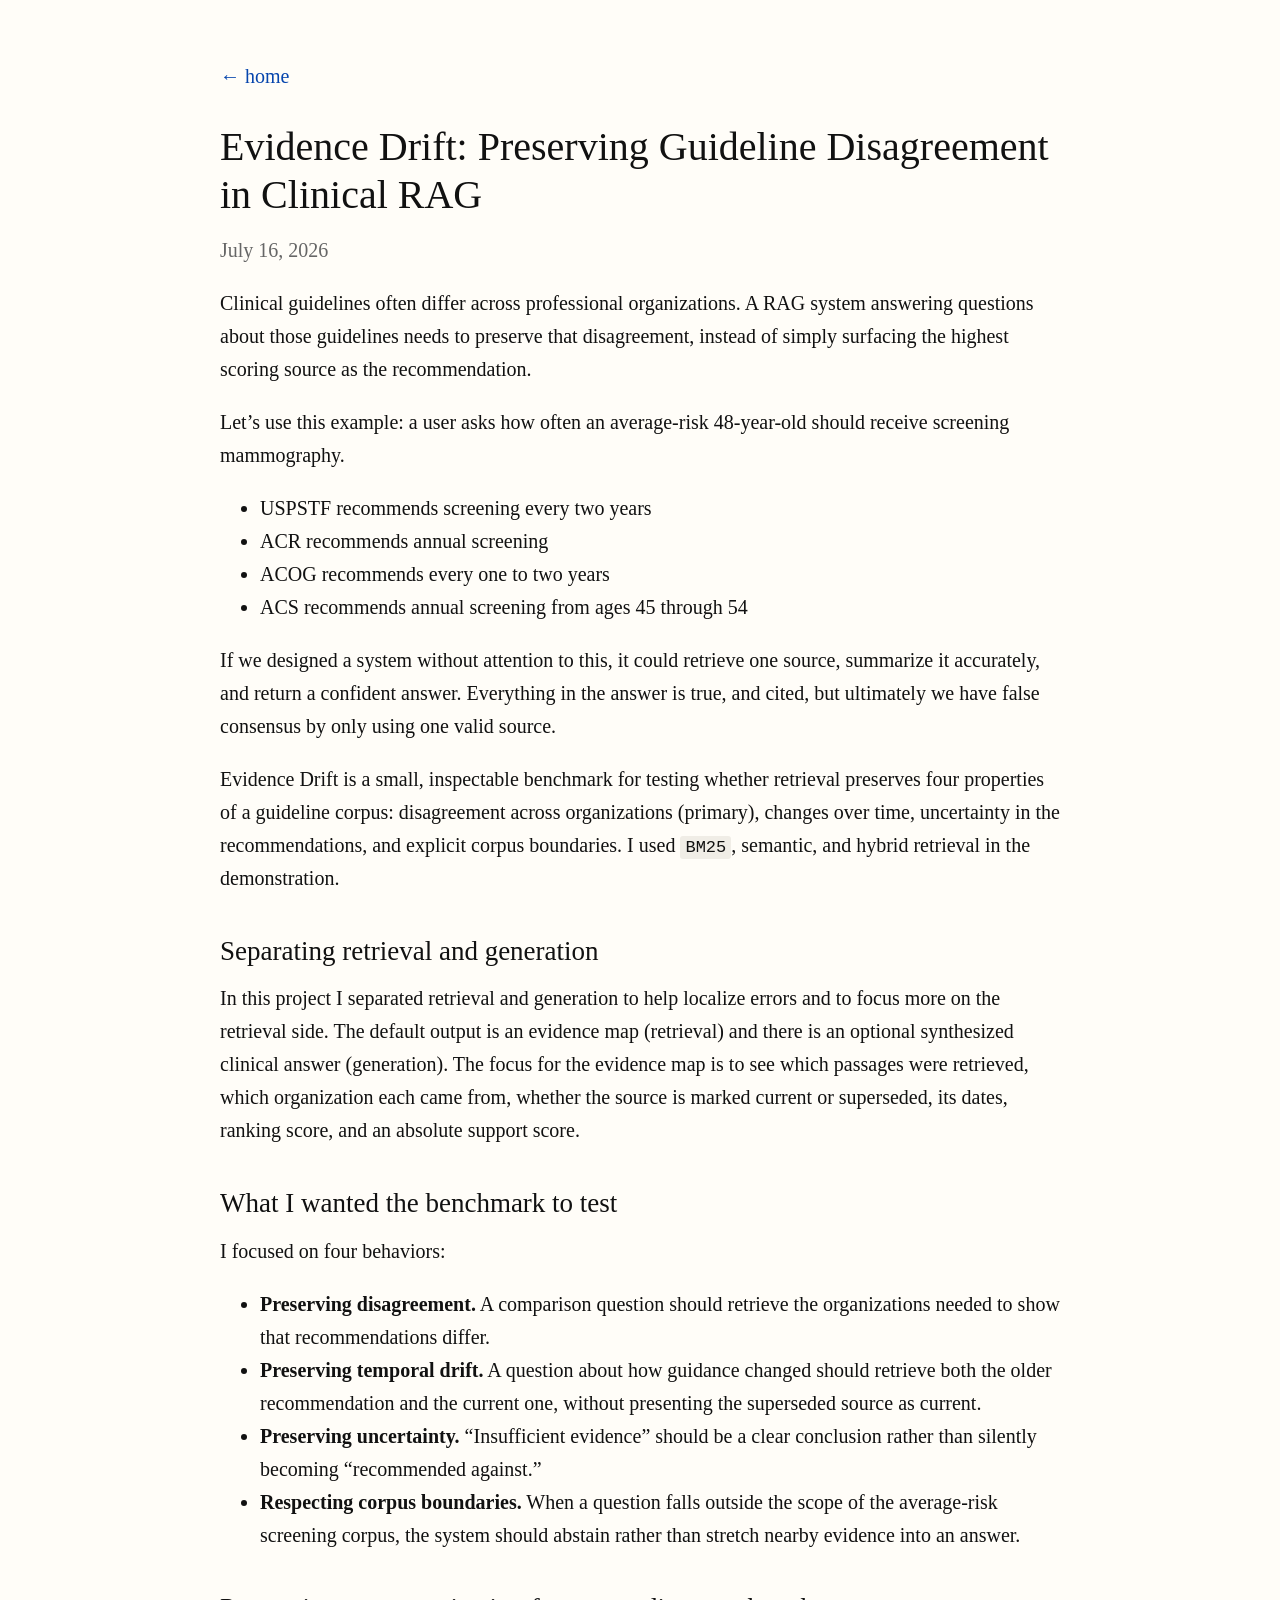
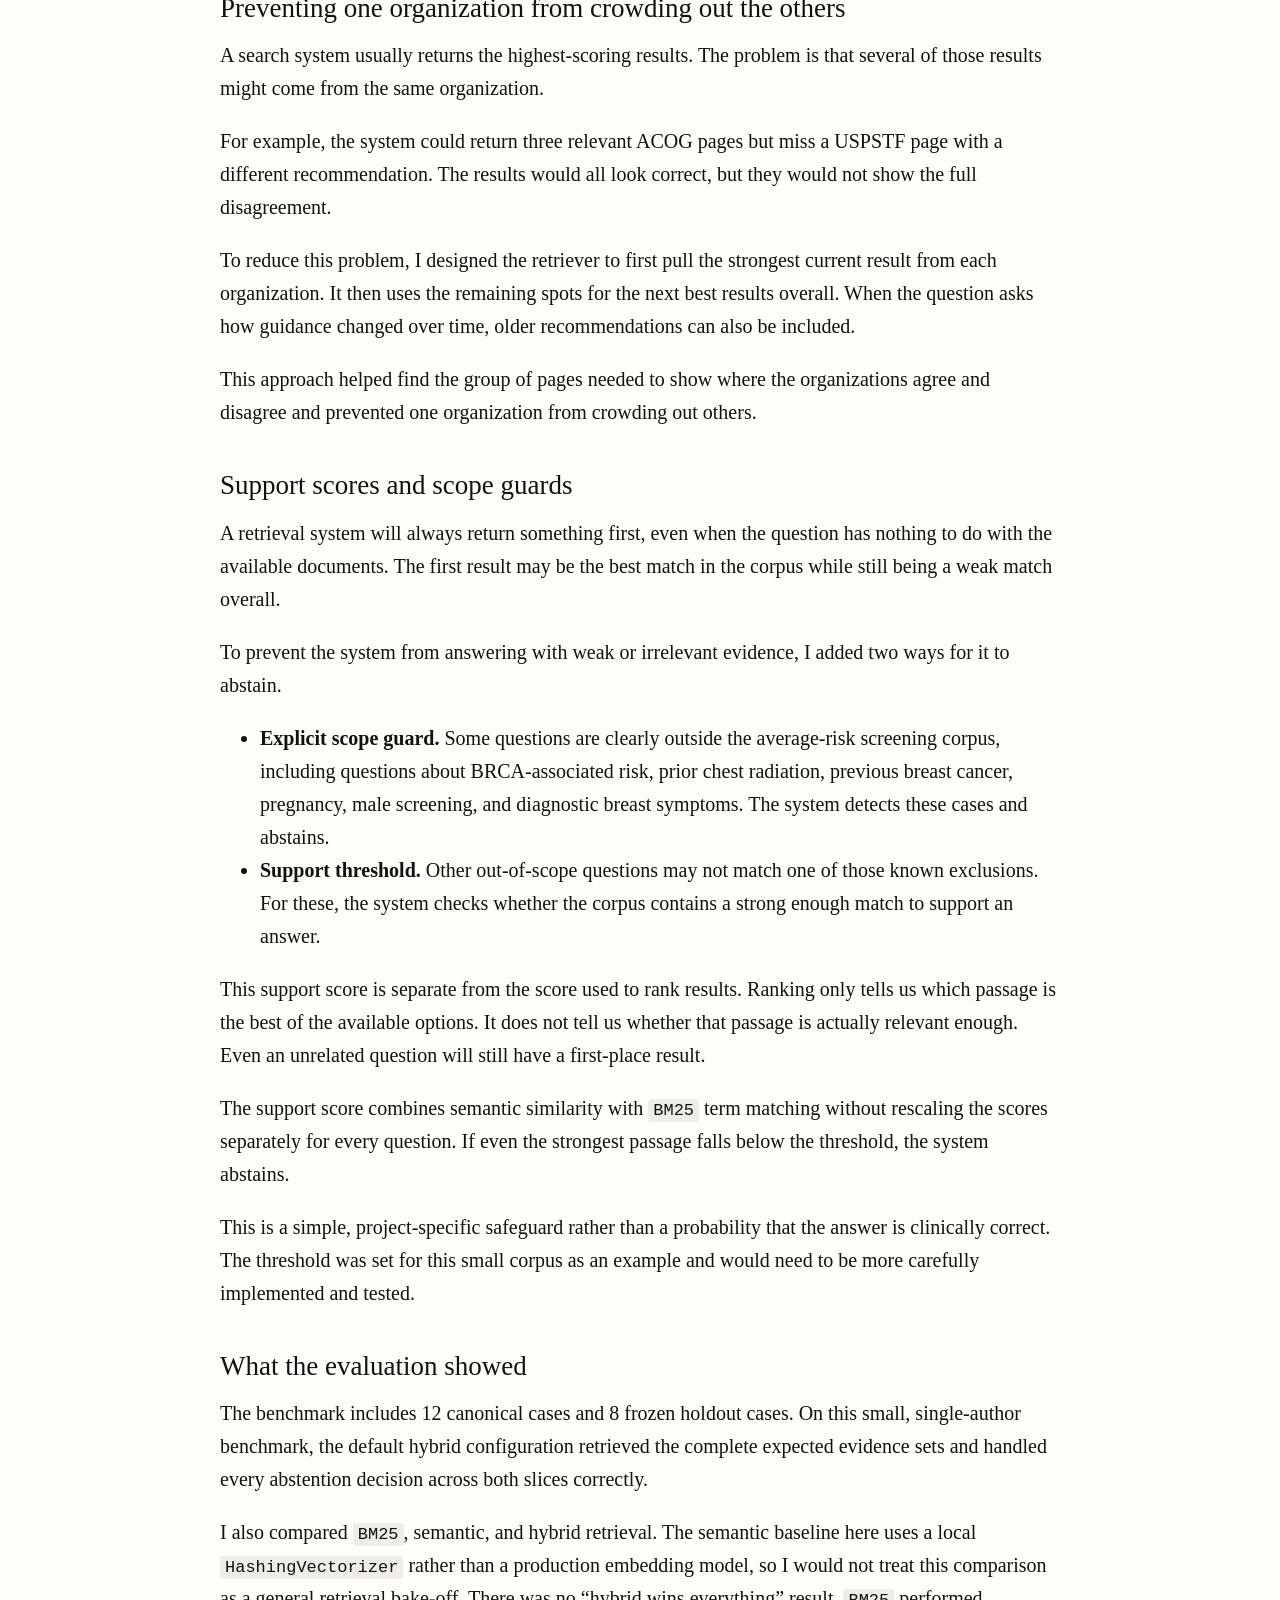
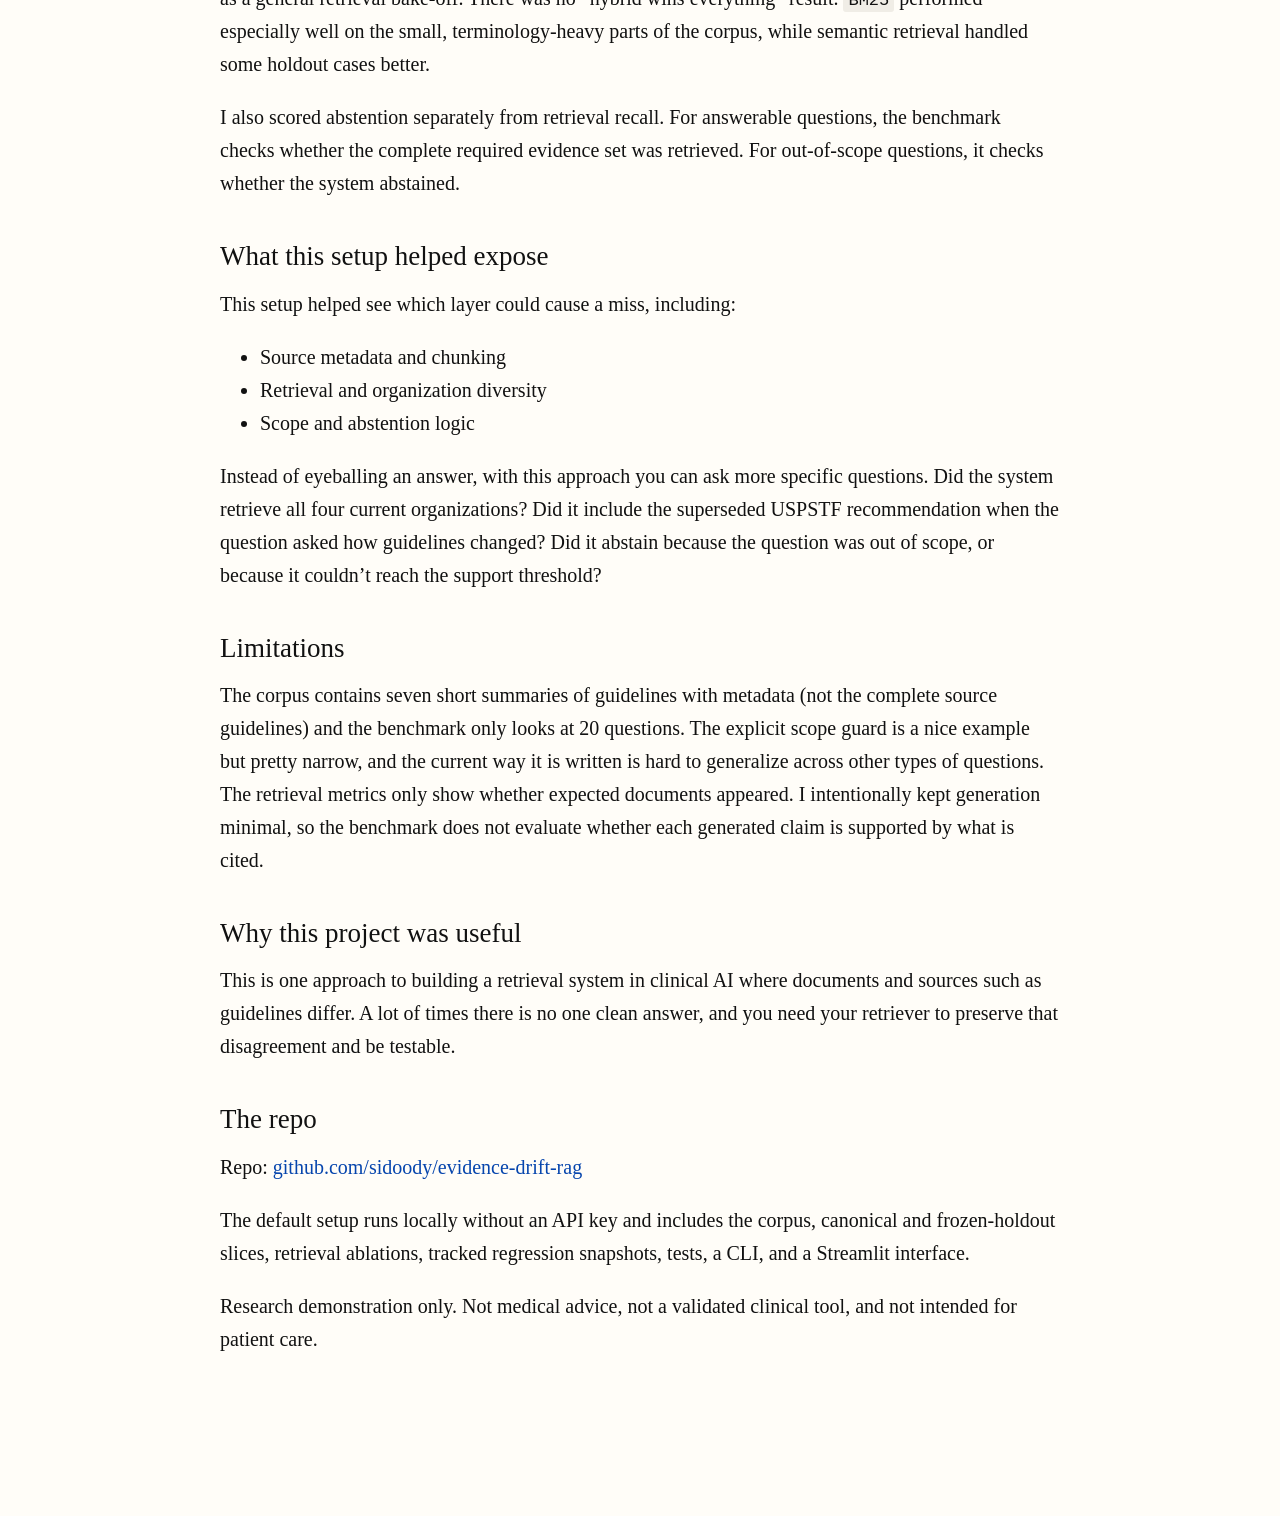
==== posts/evidence-drift.html @ b6392be3 "evidence drift publish" ====
<!doctype html>
<html lang="en">
<head>
  <meta charset="utf-8">
  <meta name="viewport" content="width=device-width, initial-scale=1">
  <title>Evidence Drift: Preserving Guideline Disagreement in Clinical RAG</title>
  <meta name="description" content="A small, inspectable benchmark for testing whether clinical RAG preserves guideline disagreement, temporal drift, uncertainty, and corpus boundaries.">
  <link rel="stylesheet" href="/style.css">
</head>
<body>
  <main class="wrap">
    <p class="backlink"><a href="/">&larr; home</a></p>

    <article>
      <h1>Evidence Drift: Preserving Guideline Disagreement in Clinical RAG</h1>
      <p class="byline">July 16, 2026</p>

      <p>
        Clinical guidelines often differ across professional organizations. A RAG system answering questions about those guidelines needs to preserve that disagreement, instead of simply surfacing the highest scoring source as the recommendation.
      </p>

      <p>
        Let’s use this example: a user asks how often an average-risk 48-year-old should receive screening mammography.
      </p>

      <ul>
        <li>USPSTF recommends screening every two years</li>
        <li>ACR recommends annual screening</li>
        <li>ACOG recommends every one to two years</li>
        <li>ACS recommends annual screening from ages 45 through 54</li>
      </ul>

      <p>
        If we designed a system without attention to this, it could retrieve one source, summarize it accurately, and return a confident answer. Everything in the answer is true, and cited, but ultimately we have false consensus by only using one valid source.
      </p>

      <p>
        Evidence Drift is a small, inspectable benchmark for testing whether retrieval preserves four properties of a guideline corpus: disagreement across organizations (primary), changes over time, uncertainty in the recommendations, and explicit corpus boundaries. I used <code>BM25</code>, semantic, and hybrid retrieval in the demonstration.
      </p>

      <h2>Separating retrieval and generation</h2>

      <p>
        In this project I separated retrieval and generation to help localize errors and to focus more on the retrieval side. The default output is an evidence map (retrieval) and there is an optional synthesized clinical answer (generation). The focus for the evidence map is to see which passages were retrieved, which organization each came from, whether the source is marked current or superseded, its dates, ranking score, and an absolute support score.
      </p>

      <h2>What I wanted the benchmark to test</h2>

      <p>
        I focused on four behaviors:
      </p>

      <ul>
        <li><strong>Preserving disagreement.</strong> A comparison question should retrieve the organizations needed to show that recommendations differ.</li>
        <li><strong>Preserving temporal drift.</strong> A question about how guidance changed should retrieve both the older recommendation and the current one, without presenting the superseded source as current.</li>
        <li><strong>Preserving uncertainty.</strong> “Insufficient evidence” should be a clear conclusion rather than silently becoming “recommended against.”</li>
        <li><strong>Respecting corpus boundaries.</strong> When a question falls outside the scope of the average-risk screening corpus, the system should abstain rather than stretch nearby evidence into an answer.</li>
      </ul>

      <h2>Preventing one organization from crowding out the others</h2>

      <p>
        A search system usually returns the highest-scoring results. The problem is that several of those results might come from the same organization.
      </p>

      <p>
        For example, the system could return three relevant ACOG pages but miss a USPSTF page with a different recommendation. The results would all look correct, but they would not show the full disagreement.
      </p>

      <p>
        To reduce this problem, I designed the retriever to first pull the strongest current result from each organization. It then uses the remaining spots for the next best results overall. When the question asks how guidance changed over time, older recommendations can also be included.
      </p>

      <p>
        This approach helped find the group of pages needed to show where the organizations agree and disagree and prevented one organization from crowding out others.
      </p>

      <h2>Support scores and scope guards</h2>

      <p>
        A retrieval system will always return something first, even when the question has nothing to do with the available documents. The first result may be the best match in the corpus while still being a weak match overall.
      </p>

      <p>
        To prevent the system from answering with weak or irrelevant evidence, I added two ways for it to abstain.
      </p>

      <ul>
        <li><strong>Explicit scope guard.</strong> Some questions are clearly outside the average-risk screening corpus, including questions about BRCA-associated risk, prior chest radiation, previous breast cancer, pregnancy, male screening, and diagnostic breast symptoms. The system detects these cases and abstains.</li>
        <li><strong>Support threshold.</strong> Other out-of-scope questions may not match one of those known exclusions. For these, the system checks whether the corpus contains a strong enough match to support an answer.</li>
      </ul>

      <p>
        This support score is separate from the score used to rank results. Ranking only tells us which passage is the best of the available options. It does not tell us whether that passage is actually relevant enough. Even an unrelated question will still have a first-place result.
      </p>

      <p>
        The support score combines semantic similarity with <code>BM25</code> term matching without rescaling the scores separately for every question. If even the strongest passage falls below the threshold, the system abstains.
      </p>

      <p>
        This is a simple, project-specific safeguard rather than a probability that the answer is clinically correct. The threshold was set for this small corpus as an example and would need to be more carefully implemented and tested.
      </p>

      <h2>What the evaluation showed</h2>

      <p>
        The benchmark includes 12 canonical cases and 8 frozen holdout cases. On this small, single-author benchmark, the default hybrid configuration retrieved the complete expected evidence sets and handled every abstention decision across both slices correctly.
      </p>

      <p>
        I also compared <code>BM25</code>, semantic, and hybrid retrieval. The semantic baseline here uses a local <code>HashingVectorizer</code> rather than a production embedding model, so I would not treat this comparison as a general retrieval bake-off. There was no “hybrid wins everything” result. <code>BM25</code> performed especially well on the small, terminology-heavy parts of the corpus, while semantic retrieval handled some holdout cases better.
      </p>

      <p>
        I also scored abstention separately from retrieval recall. For answerable questions, the benchmark checks whether the complete required evidence set was retrieved. For out-of-scope questions, it checks whether the system abstained.
      </p>

      <h2>What this setup helped expose</h2>

      <p>
        This setup helped see which layer could cause a miss, including:
      </p>

      <ul>
        <li>Source metadata and chunking</li>
        <li>Retrieval and organization diversity</li>
        <li>Scope and abstention logic</li>
      </ul>

      <p>
        Instead of eyeballing an answer, with this approach you can ask more specific questions. Did the system retrieve all four current organizations? Did it include the superseded USPSTF recommendation when the question asked how guidelines changed? Did it abstain because the question was out of scope, or because it couldn’t reach the support threshold?
      </p>

      <h2>Limitations</h2>

      <p>
        The corpus contains seven short summaries of guidelines with metadata (not the complete source guidelines) and the benchmark only looks at 20 questions. The explicit scope guard is a nice example but pretty narrow, and the current way it is written is hard to generalize across other types of questions. The retrieval metrics only show whether expected documents appeared. I intentionally kept generation minimal, so the benchmark does not evaluate whether each generated claim is supported by what is cited.
      </p>

      <h2>Why this project was useful</h2>

      <p>
        This is one approach to building a retrieval system in clinical AI where documents and sources such as guidelines differ. A lot of times there is no one clean answer, and you need your retriever to preserve that disagreement and be testable.
      </p>

      <h2>The repo</h2>

      <p>
        Repo: <a href="https://github.com/sidoody/evidence-drift-rag">github.com/sidoody/evidence-drift-rag</a>
      </p>

      <p>
        The default setup runs locally without an API key and includes the corpus, canonical and frozen-holdout slices, retrieval ablations, tracked regression snapshots, tests, a CLI, and a Streamlit interface.
      </p>

      <p>
        Research demonstration only. Not medical advice, not a validated clinical tool, and not intended for patient care.
      </p>

    </article>
  </main>
</body>
</html>
---- style.css ----
:root {
  --bg: #fffdf8;
  --fg: #111111;
  --muted: #666666;
  --line: #dddddd;
  --link: #0645ad;
  --max: 42rem;
}

html {
  font-size: 20px;
}

body {
  margin: 0;
  padding: 0;
  background: var(--bg);
  color: var(--fg);
  font-family: Georgia, "Times New Roman", Times, serif;
  line-height: 1.65;
}

.wrap {
  max-width: var(--max);
  margin: 3rem auto;
  padding: 0 1rem 4rem;
}

.site-header {
  margin-bottom: 2.5rem;
}

h1, h2, h3 {
  font-weight: normal;
  line-height: 1.2;
  margin: 0 0 0.75rem;
}

h1 {
  font-size: 2rem;
}

h2 {
  font-size: 1.35rem;
  margin-top: 2rem;
}

p {
  margin: 0 0 1rem;
}

a {
  color: var(--link);
  text-decoration: none;
}

a:hover {
  text-decoration: underline;
}

.site-header h1 a {
  color: var(--fg);
}

.tagline,
.date,
.footer,
.byline {
  color: var(--muted);
}

.nav {
  margin: 1rem 0 0;
}

.nav a {
  margin-right: 1rem;
}

.postlist {
  list-style: none;
  padding: 0;
  margin: 0;
}

.postlist li {
  margin: 0.6rem 0;
}

.date {
  display: inline-block;
  min-width: 7rem;
}

article {
  margin-top: 1rem;
}

.backlink {
  margin-bottom: 1.5rem;
}

.footer {
  border-top: 1px solid var(--line);
  margin-top: 3rem;
  padding-top: 1rem;
  font-size: 0.95rem;
}

blockquote {
  margin: 1.25rem 0;
  padding-left: 1rem;
  border-left: 3px solid var(--line);
  color: var(--muted);
}

code {
  font-family: "Courier New", Courier, monospace;
  font-size: 0.85em;
  background: #f0ede6;
  padding: 2px 5px;
  border-radius: 3px;
}

img {
  max-width: 100%;
  height: auto;
}

table {
  width: 100%;
  border-collapse: collapse;
  margin: 1.5rem 0;
}

th {
  text-align: left;
  font-size: 0.85em;
  color: var(--muted);
  font-weight: normal;
  text-transform: uppercase;
  letter-spacing: 0.5px;
  padding: 0.5rem 1rem 0.5rem 0;
  border-bottom: 2px solid var(--line);
}

td {
  padding: 0.6rem 1rem 0.6rem 0;
  border-bottom: 1px solid #eee;
}
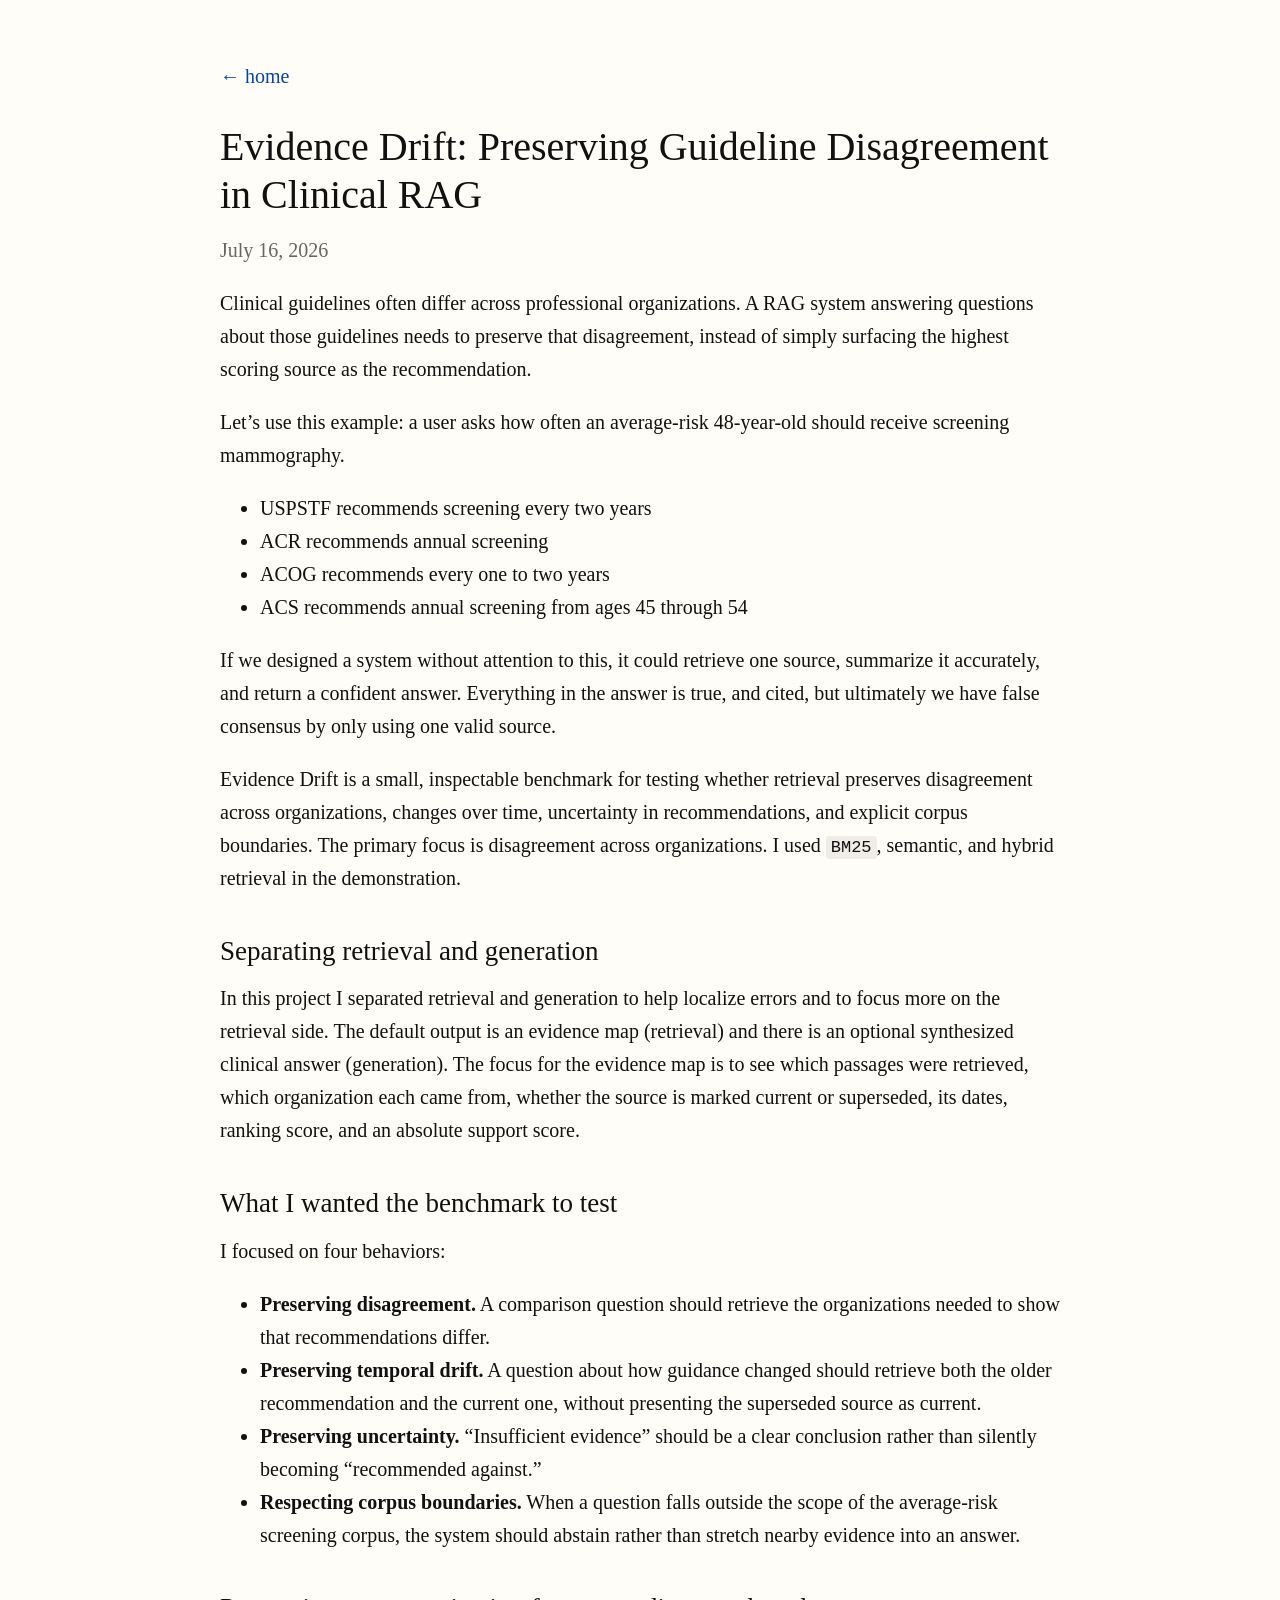
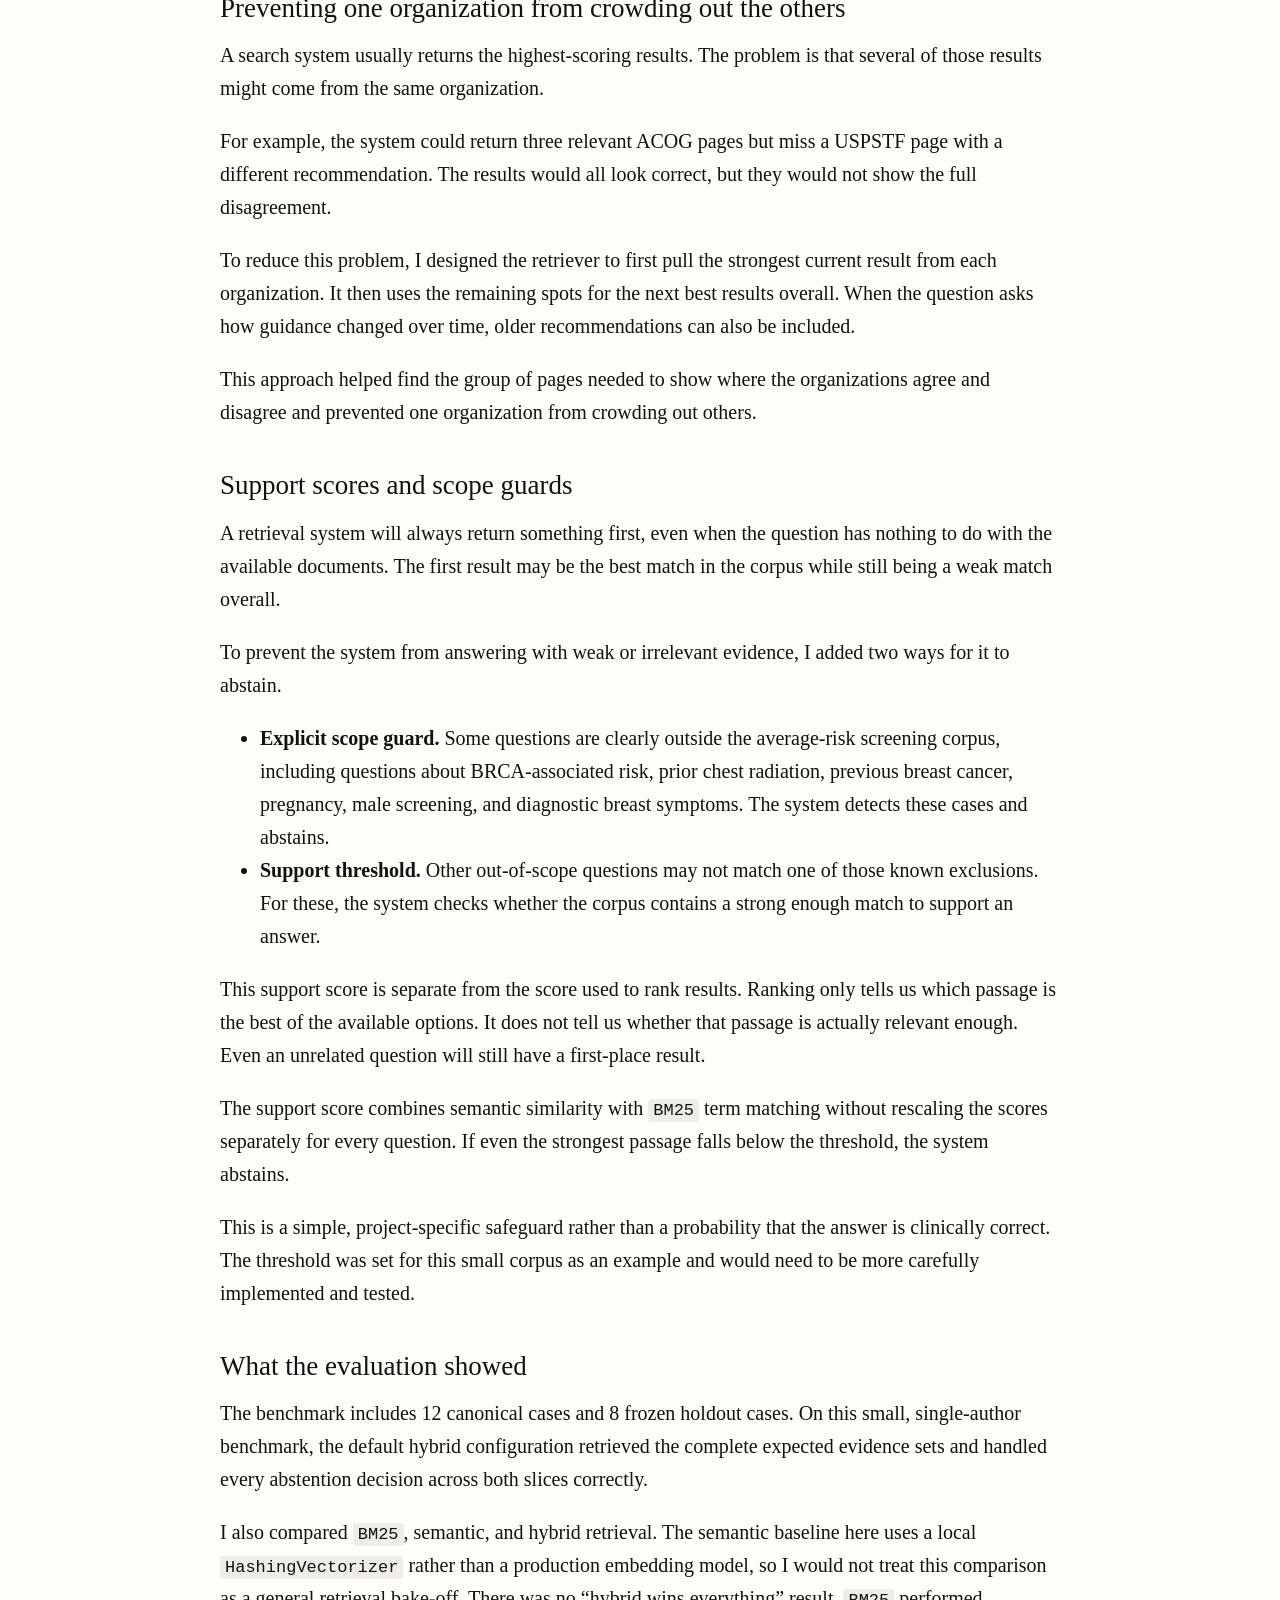
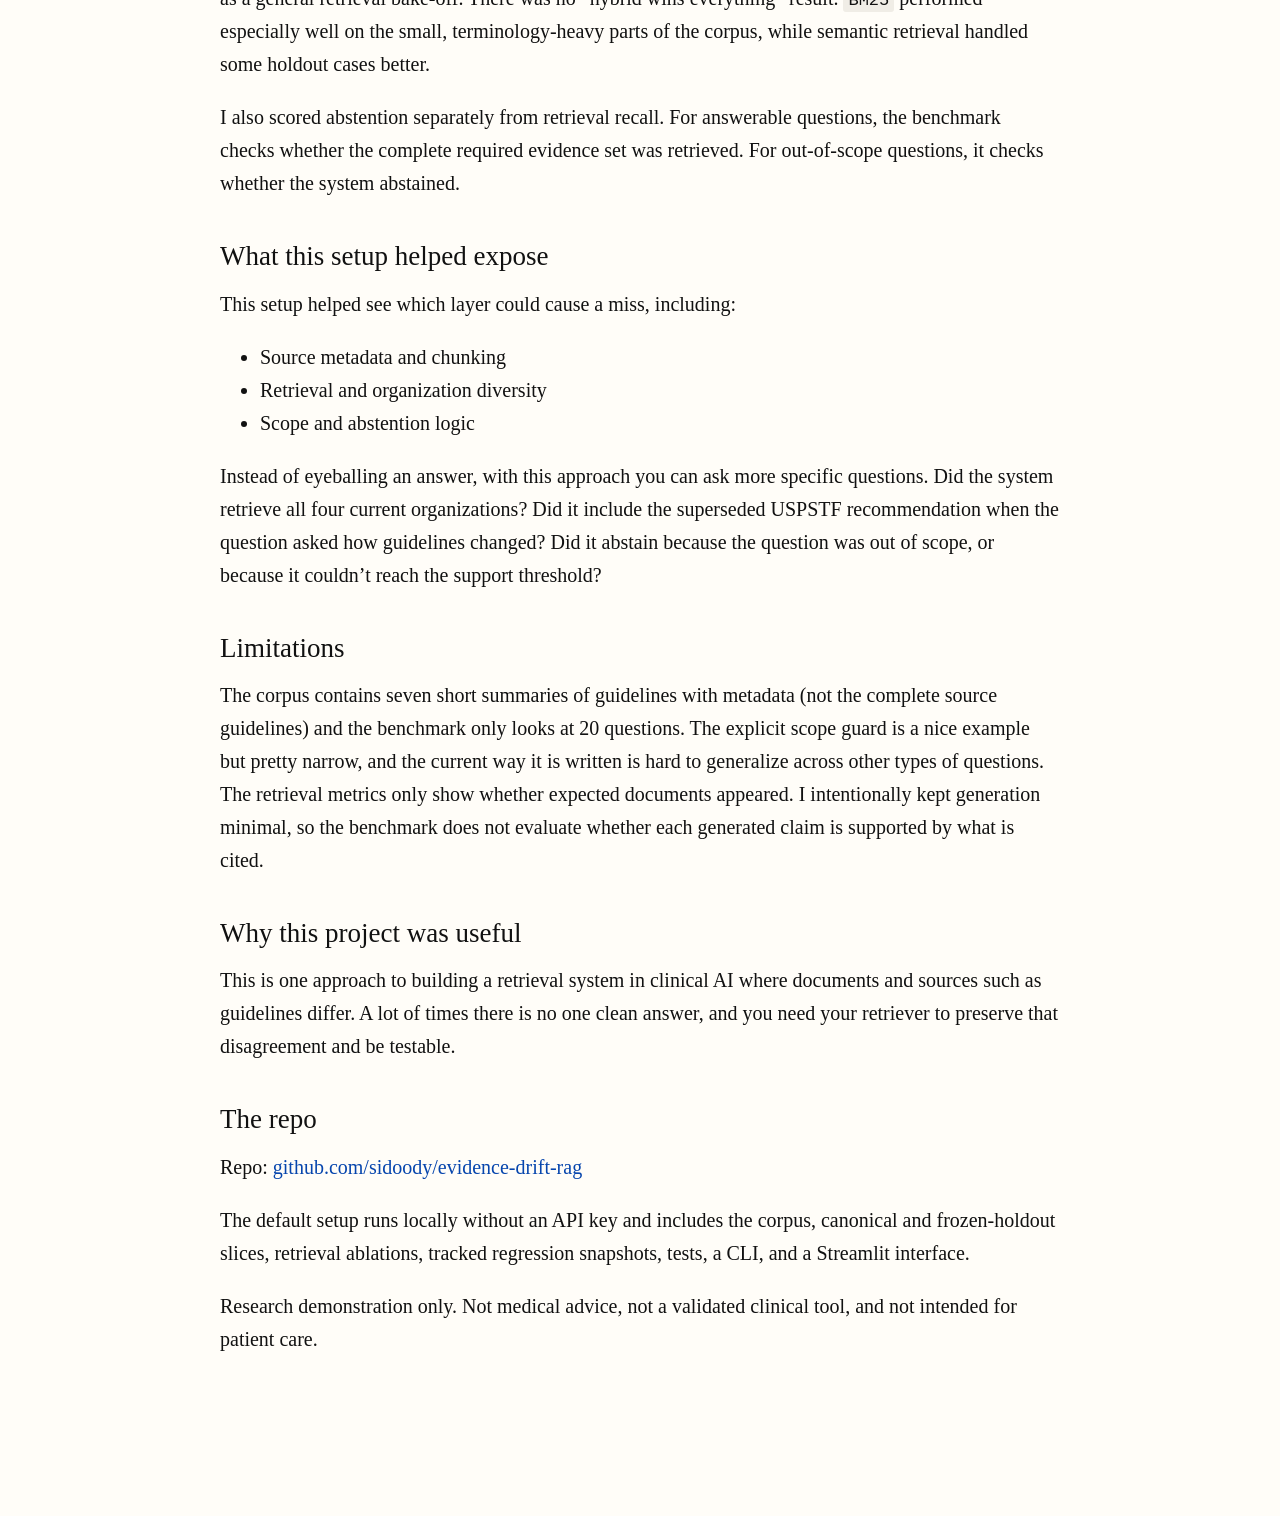
==== commit 02edf735: "edits" ====
--- a/posts/evidence-drift.html
+++ b/posts/evidence-drift.html
@@ -35,8 +35,9 @@
       </p>
 
       <p>
-        Evidence Drift is a small, inspectable benchmark for testing whether retrieval preserves four properties of a guideline corpus: disagreement across organizations (primary), changes over time, uncertainty in the recommendations, and explicit corpus boundaries. I used <code>BM25</code>, semantic, and hybrid retrieval in the demonstration.
+        Evidence Drift is a small, inspectable benchmark for testing whether retrieval preserves disagreement across organizations, changes over time, uncertainty in recommendations, and explicit corpus boundaries. The primary focus is disagreement across organizations. I used <code>BM25</code>, semantic, and hybrid retrieval in the demonstration.
       </p>
+      
 
       <h2>Separating retrieval and generation</h2>
 
